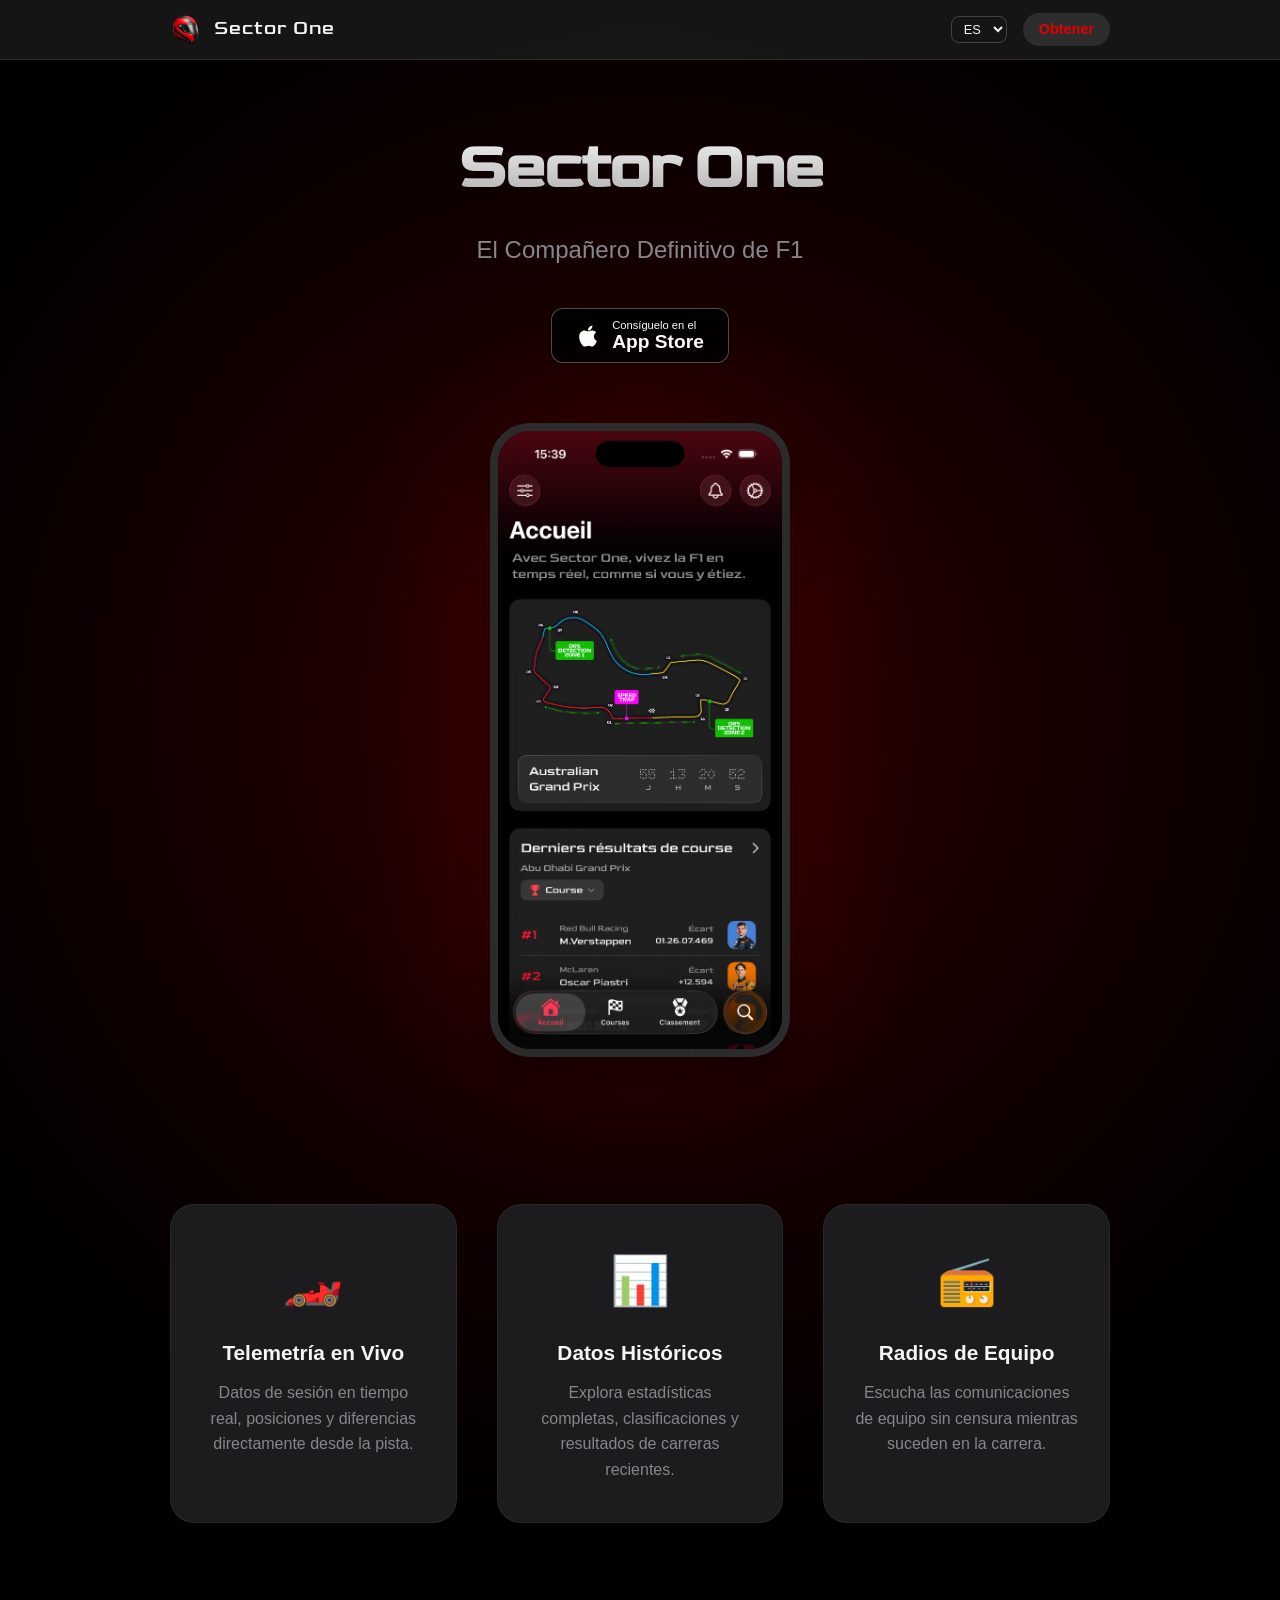
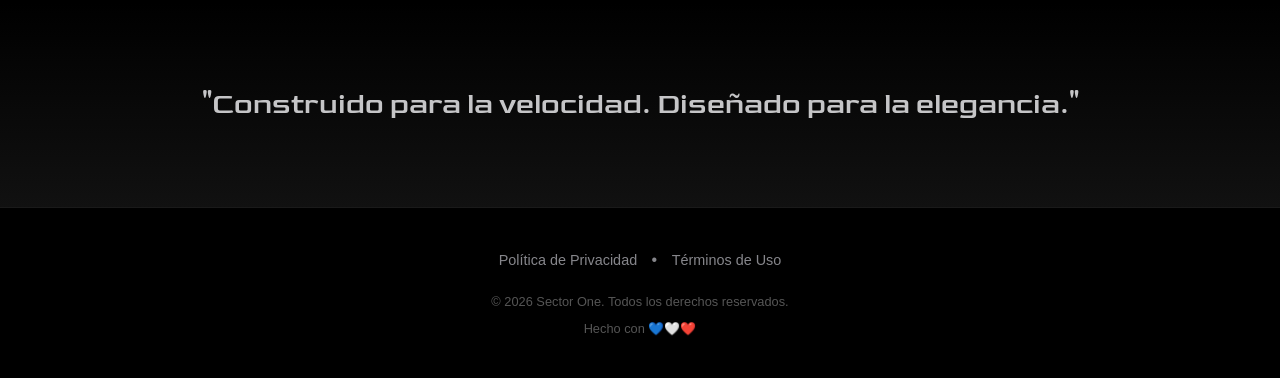
==== es/index.html @ 4aada098 "add analytics" ====
<!DOCTYPE html>
<html lang="es">
<head>
    <meta charset="UTF-8">
    <meta name="viewport" content="width=device-width, initial-scale=1.0">
    <title>Sector One - El Compañero Definitivo de Fórmula 1</title>
    <link rel="stylesheet" href="../style.css">
    <link rel="icon" type="image/png" href="../assets/images/app-icon.png">
    
    <meta property="og:type" content="website">
    <meta property="og:title" content="Sector One">
    <meta property="og:description" content="Telemetría en vivo, datos históricos y radios de equipo. La aplicación compañera de F1 definitiva para iOS.">
    <meta property="og:image" content="../assets/images/app-icon.png">
<!-- Google Tag Manager -->
    <script>(function (w, d, s, l, i) {
            w[l] = w[l] || []; w[l].push({
                'gtm.start':
                    new Date().getTime(), event: 'gtm.js'
            }); var f = d.getElementsByTagName(s)[0],
                j = d.createElement(s), dl = l != 'dataLayer' ? '&l=' + l : ''; j.async = true; j.src =
                    'https://www.googletagmanager.com/gtm.js?id=' + i + dl; f.parentNode.insertBefore(j, f);
        })(window, document, 'script', 'dataLayer', 'GTM-KXSH4BHP');</script>
    <!-- End Google Tag Manager -->

</head>
<body>
 <!-- Google Tag Manager (noscript) -->
    <noscript><iframe src="https://www.googletagmanager.com/ns.html?id=GTM-KXSH4BHP" height="0" width="0"
            style="display:none;visibility:hidden"></iframe></noscript>
    <!-- End Google Tag Manager (noscript) -->
    <div class="background-glow"></div>
    
    <nav class="glass-nav">
        <div class="nav-content">
            <div class="brand">
                <img src="../assets/images/app-icon.png" alt="Sector One Logo" class="nav-logo">
                <span class="nav-title">Sector One</span>
            </div>
            <div class="nav-right">
                <select class="lang-selector" onchange="location = this.value;">
                    <option value="../index.html">EN</option>
                    <option value="../fr/index.html">FR</option>
                    <option value="index.html" selected>ES</option>
                    <option value="../it/index.html">IT</option>
                    <option value="../nl/index.html">NL</option>
                </select>
                <a href="#" class="get-button">Obtener</a>
            </div>
        </div>
    </nav>

    <main>
        <section class="hero">
            <h1 class="hero-title">Sector One</h1>
            <p class="hero-subtitle">El Compañero Definitivo de F1</p>
            
            <a href="#" class="app-store-button">
                <svg class="apple-logo" xmlns="http://www.w3.org/2000/svg" viewBox="0 0 384 512"><path d="M318.7 268.7c-.2-36.7 16.4-64.4 50-84.8-18.8-26.9-47.2-41.7-84.7-44.6-35.5-2.8-74.3 20.7-88.5 20.7-15 0-49.4-19.7-76.4-19.7C63.3 141.2 4 184.8 4 273.5q0 39.3 14.4 81.2c12.8 36.7 59 126.7 107.2 125.2 25.2-.6 43-17.9 75.8-17.9 31.8 0 48.3 17.9 76.4 17.9 48.6-.7 90.4-82.5 102.6-119.3-65.2-30.7-61.7-90-61.7-91.9zm-56.6-164.2c27.3-32.4 24.8-61.9 24-72.5-24.1 1.4-52 16.4-67.9 34.9-17.5 19.8-27.8 44.3-25.6 71.9 26.1 2 49.9-11.4 69.5-34.3z"/></svg>
                <div class="btn-text">
                    <span class="small-text">Consíguelo en el</span>
                    <span class="big-text">App Store</span>
                </div>
            </a>

            <div class="hero-image-container">
                <img src="../assets/images/app-screenshot.png" alt="Sector One App Screenshot" class="hero-image">
                <div class="glow-behind"></div>
            </div>
        </section>

        <section class="features">
            <div class="feature-card">
                <div class="feature-icon">🏎️</div>
                <h3>Telemetría en Vivo</h3>
                <p>Datos de sesión en tiempo real, posiciones y diferencias directamente desde la pista.</p>
            </div>
            <div class="feature-card">
                <div class="feature-icon">📊</div>
                <h3>Datos Históricos</h3>
                <p>Explora estadísticas completas, clasificaciones y resultados de carreras recientes.</p>
            </div>
            <div class="feature-card">
                <div class="feature-icon">📻</div>
                <h3>Radios de Equipo</h3>
                <p>Escucha las comunicaciones de equipo sin censura mientras suceden en la carrera.</p>
            </div>
        </section>

        <section class="quote-section">
            <blockquote>"Construido para la velocidad. Diseñado para la elegancia."</blockquote>
        </section>
    </main>

    <footer>
        <div class="footer-links">
            <a href="privacy-policy.html">Política de Privacidad</a>
            <span class="separator">•</span>
            <a href="terms-of-use.html">Términos de Uso</a>
        </div>
        <p class="copyright">© 2026 Sector One. Todos los derechos reservados.</p>
        <p class="made-with">Hecho con 💙🤍❤️</p>
    </footer>
</body>
</html>
---- style.css ----
@font-face {
    font-family: 'Goldman';
    src: url('assets/fonts/Goldman-Regular.ttf') format('truetype');
    font-weight: normal;
    font-style: normal;
}

:root {
    --bg-color: #000000;
    --text-color: #f5f5f7;
    --text-secondary: #86868b;
    --accent-color: #E40000;
    --glass-bg: rgba(28, 28, 30, 0.75);
    --card-bg: #1c1c1e;
    --nav-height: 60px;
}

* {
    margin: 0;
    padding: 0;
    box-sizing: border-box;
}

body {
    font-family: -apple-system, BlinkMacSystemFont, "Segoe UI", Roboto, Helvetica, Arial, sans-serif;
    background-color: var(--bg-color);
    color: var(--text-color);
    overflow-x: hidden;
    line-height: 1.5;
    -webkit-font-smoothing: antialiased;
}

/* Background Glow Effect */
.background-glow {
    position: fixed;
    top: -20vh;
    left: 50%;
    transform: translateX(-50%);
    width: 140vw;
    height: 140vw;
    background: radial-gradient(circle, rgba(228, 0, 0, 0.2) 0%, rgba(0,0,0,0) 65%);
    z-index: -1;
    pointer-events: none;
}

@media (max-width: 768px) {
    .background-glow {
        width: 200vw;
        height: 200vw;
        top: -40vw;
        background: radial-gradient(circle, rgba(228, 0, 0, 0.3) 0%, rgba(0,0,0,0) 70%);
    }
}

/* Navigation */
.glass-nav {
    position: fixed;
    top: 0;
    left: 0;
    right: 0;
    height: var(--nav-height);
    background: var(--glass-bg);
    backdrop-filter: blur(20px);
    -webkit-backdrop-filter: blur(20px);
    border-bottom: 1px solid rgba(255, 255, 255, 0.1);
    z-index: 1000;
    display: flex;
    justify-content: center;
}

.nav-content {
    width: 100%;
    max-width: 980px;
    padding: 0 20px;
    display: flex;
    justify-content: space-between;
    align-items: center;
}

.brand {
    display: flex;
    align-items: center;
    gap: 12px;
}

.nav-right {
    display: flex;
    align-items: center;
    gap: 16px;
}

.lang-selector {
    background: transparent;
    border: 1px solid rgba(255, 255, 255, 0.2);
    color: var(--text-color);
    padding: 4px 8px;
    border-radius: 8px;
    font-size: 0.8rem;
    cursor: pointer;
    transition: all 0.2s;
}

.lang-selector:hover {
    background: rgba(255, 255, 255, 0.1);
}

.nav-logo {
    width: 32px;
    /* height: 32px; */
    border-radius: 8px;
}

.nav-title {
    font-family: 'Goldman', sans-serif;
    font-size: 1.2rem;
    letter-spacing: 1px;
    color: var(--text-color);
}

.get-button {
    background: rgba(255, 255, 255, 0.1);
    color: var(--accent-color);
    padding: 6px 16px;
    border-radius: 20px;
    text-decoration: none;
    font-weight: 600;
    font-size: 0.9rem;
    transition: all 0.2s ease;
}

.get-button:hover {
    background: var(--accent-color);
    color: white;
}

/* Hero Section */
.hero {
    padding-top: calc(var(--nav-height) + 60px);
    text-align: center;
    display: flex;
    flex-direction: column;
    align-items: center;
    padding-bottom: 60px;
}

.hero-title {
    font-family: 'Goldman', sans-serif;
    font-size: 4rem;
    margin-bottom: 16px;
    background: linear-gradient(180deg, #FFFFFF 0%, #A0A0A0 100%);
    -webkit-background-clip: text;
    -webkit-text-fill-color: transparent;
    letter-spacing: -1px;
}

.hero-subtitle {
    font-size: 1.5rem;
    color: var(--text-secondary);
    margin-bottom: 40px;
    font-weight: 400;
}

/* App Store Button */
.app-store-button {
    display: flex;
    align-items: center;
    background-color: #000;
    border: 1px solid rgba(255, 255, 255, 0.3);
    border-radius: 12px;
    padding: 10px 24px;
    text-decoration: none;
    color: white;
    transition: transform 0.2s ease, border-color 0.2s ease;
    margin-bottom: 60px;
}

.app-store-button:hover {
    transform: scale(1.02);
    border-color: rgba(255, 255, 255, 0.6);
}

.apple-logo {
    width: 24px;
    height: 24px;
    fill: white;
    margin-right: 12px;
}

.btn-text {
    display: flex;
    flex-direction: column;
    align-items: flex-start;
    line-height: 1.1;
}

.small-text {
    font-size: 0.7rem;
    font-weight: 400;
}

.big-text {
    font-size: 1.2rem;
    font-weight: 600;
}

/* Hero Image */
.hero-image-container {
    position: relative;
    width: 100%;
    max-width: 300px;
    perspective: 1000px;
}

.hero-image {
    width: 100%;
    border-radius: 40px; /* iPhone corner radius approximation */
    box-shadow: 0 20px 50px rgba(0, 0, 0, 0.5);
    border: 8px solid #2b2b2b;
    position: relative;
    z-index: 10;
    transition: transform 0.3s ease;
    animation: float 6s ease-in-out infinite;
}

.glow-behind {
    position: absolute;
    top: 50%;
    left: 50%;
    transform: translate(-50%, -50%);
    width: 90%;
    height: 90%;
    background: var(--accent-color);
    filter: blur(80px);
    opacity: 0.3;
    z-index: 1;
}

@keyframes float {
    0% { transform: translateY(0px); }
    50% { transform: translateY(-15px); }
    100% { transform: translateY(0px); }
}

/* Features Section */
.features {
    display: grid;
    grid-template-columns: repeat(auto-fit, minmax(280px, 1fr));
    gap: 40px;
    max-width: 980px;
    margin: 0 auto;
    padding: 80px 20px;
}

.feature-card {
    background: var(--card-bg);
    padding: 40px 30px;
    border-radius: 24px;
    text-align: center;
    border: 1px solid rgba(255, 255, 255, 0.05);
    transition: transform 0.3s ease;
}

.feature-card:hover {
    transform: translateY(-5px);
    background: rgba(255, 255, 255, 0.08);
}

.feature-icon {
    font-size: 3rem;
    margin-bottom: 20px;
}

.feature-card h3 {
    font-size: 1.3rem;
    margin-bottom: 12px;
    color: var(--text-color);
}

.feature-card p {
    color: var(--text-secondary);
    font-size: 1rem;
    line-height: 1.6;
}

/* Quote Section */
.quote-section {
    text-align: center;
    padding: 80px 20px;
    background: linear-gradient(180deg, var(--bg-color) 0%, #111 100%);
}

blockquote {
    font-family: 'Goldman', sans-serif;
    font-size: 1.8rem;
    color: var(--text-color);
    opacity: 0.8;
}

/* Footer */
footer {
    border-top: 1px solid rgba(255, 255, 255, 0.1);
    padding: 40px 20px;
    text-align: center;
    background: var(--bg-color);
}

.footer-links {
    margin-bottom: 20px;
}

.footer-links a {
    color: var(--text-secondary);
    text-decoration: none;
    font-size: 0.9rem;
    transition: color 0.2s;
}

.footer-links a:hover {
    color: var(--text-color);
}

.separator {
    color: var(--text-secondary);
    margin: 0 10px;
}

.copyright {
    color: #555;
    font-size: 0.8rem;
    margin-bottom: 8px;
}

.made-with {
    color: #555;
    font-size: 0.8rem;
    margin-top: 4px;
}

/* Legal Pages */
.legal-page {
    padding-top: calc(var(--nav-height) + 40px);
    padding-bottom: 60px;
    background-color: var(--bg-color);
    min-height: 100vh;
}

.legal-content {
    max-width: 800px;
    margin: 0 auto;
    padding: 0 20px;
}

.legal-content h1 {
    font-family: 'Goldman', sans-serif;
    font-size: 2.5rem;
    margin-bottom: 10px;
    color: var(--text-color);
}

.last-updated {
    color: var(--text-secondary);
    font-size: 0.9rem;
    margin-bottom: 40px;
    padding-bottom: 20px;
    border-bottom: 1px solid rgba(255, 255, 255, 0.1);
}

.legal-content section {
    margin-bottom: 40px;
}

.legal-content h2 {
    font-size: 1.5rem;
    margin-bottom: 16px;
    color: var(--text-color);
}

.legal-content h3 {
    font-size: 1.1rem;
    margin-top: 24px;
    margin-bottom: 12px;
    color: var(--text-color);
}

.legal-content p {
    color: #ccc;
    line-height: 1.7;
    margin-bottom: 16px;
}

.legal-content ul {
    list-style-type: disc;
    margin-left: 20px;
    margin-bottom: 16px;
    color: #ccc;
}

.legal-content li {
    margin-bottom: 8px;
    line-height: 1.6;
}

.legal-content strong {
    color: var(--text-color);
}

.footer-links a.active {
    color: var(--text-color);
    font-weight: 500;
}
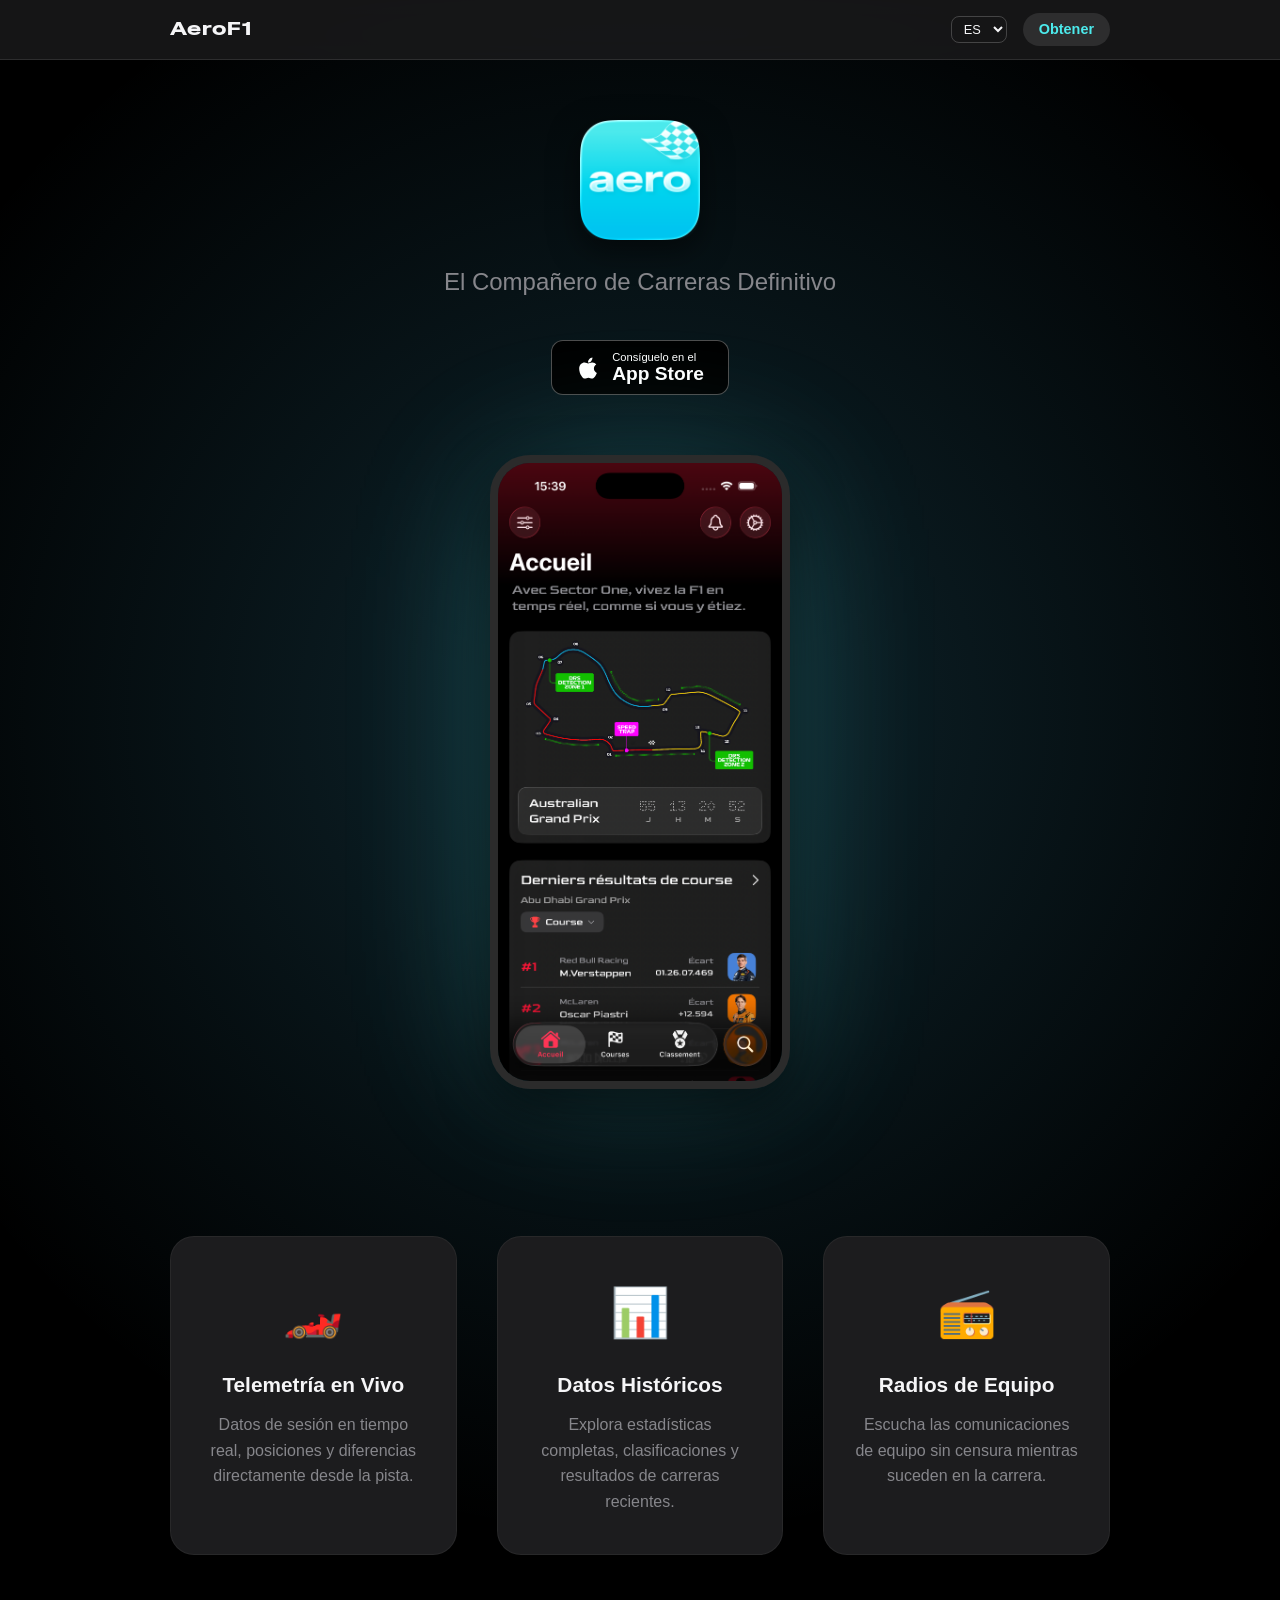
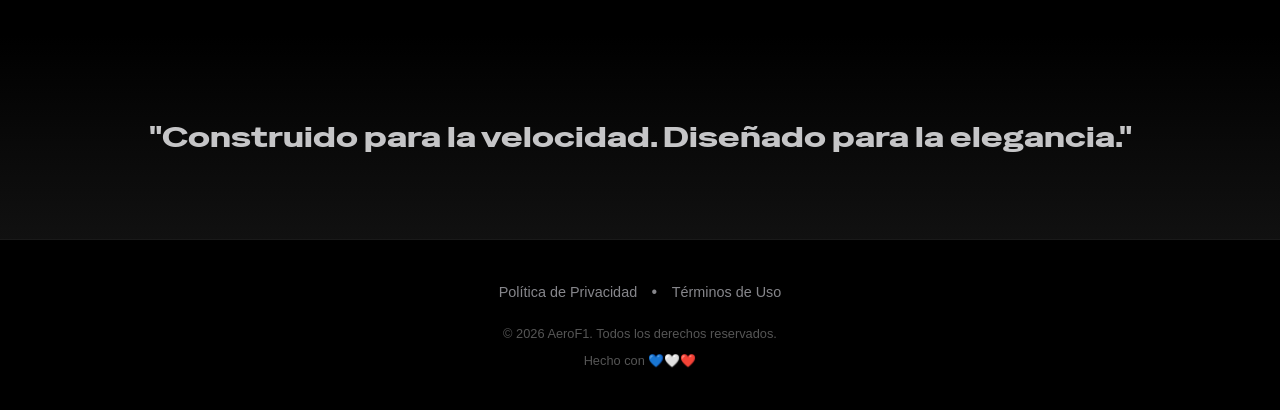
==== commit 558a10fb: "Rebrand website to AeroF1: update design, content, and assets" ====
--- a/es/index.html
+++ b/es/index.html
@@ -1,26 +1,26 @@
 <!DOCTYPE html>
 <html lang="es">
 <head>
+
+<!-- Google tag (gtag.js) -->
+<script async src="https://www.googletagmanager.com/gtag/js?id=G-MBKY1VMHMM"></script>
+<script>
+  window.dataLayer = window.dataLayer || [];
+  function gtag(){dataLayer.push(arguments);}
+  gtag('js', new Date());
+
+  gtag('config', 'G-MBKY1VMHMM');
+</script>
     <meta charset="UTF-8">
     <meta name="viewport" content="width=device-width, initial-scale=1.0">
-    <title>Sector One - El Compañero Definitivo de Fórmula 1</title>
+    <title>AeroF1 - El Compañero de Carreras Definitivo</title>
     <link rel="stylesheet" href="../style.css">
     <link rel="icon" type="image/png" href="../assets/images/app-icon.png">
     
     <meta property="og:type" content="website">
-    <meta property="og:title" content="Sector One">
-    <meta property="og:description" content="Telemetría en vivo, datos históricos y radios de equipo. La aplicación compañera de F1 definitiva para iOS.">
+    <meta property="og:title" content="AeroF1">
+    <meta property="og:description" content="El Compañero de Carreras Definitivo. Telemetría en vivo, datos históricos y radios de equipo.">
     <meta property="og:image" content="../assets/images/app-icon.png">
-<!-- Google Tag Manager -->
-    <script>(function (w, d, s, l, i) {
-            w[l] = w[l] || []; w[l].push({
-                'gtm.start':
-                    new Date().getTime(), event: 'gtm.js'
-            }); var f = d.getElementsByTagName(s)[0],
-                j = d.createElement(s), dl = l != 'dataLayer' ? '&l=' + l : ''; j.async = true; j.src =
-                    'https://www.googletagmanager.com/gtm.js?id=' + i + dl; f.parentNode.insertBefore(j, f);
-        })(window, document, 'script', 'dataLayer', 'GTM-KXSH4BHP');</script>
-    <!-- End Google Tag Manager -->
 
 </head>
 <body>
@@ -33,8 +33,7 @@
     <nav class="glass-nav">
         <div class="nav-content">
             <div class="brand">
-                <img src="../assets/images/app-icon.png" alt="Sector One Logo" class="nav-logo">
-                <span class="nav-title">Sector One</span>
+                <span class="nav-title">AeroF1</span>
             </div>
             <div class="nav-right">
                 <select class="lang-selector" onchange="location = this.value;">
@@ -51,8 +50,8 @@
 
     <main>
         <section class="hero">
-            <h1 class="hero-title">Sector One</h1>
-            <p class="hero-subtitle">El Compañero Definitivo de F1</p>
+            <img src="../assets/images/app-icon.png" alt="AeroF1 Icon" class="hero-icon">
+            <p class="hero-subtitle">El Compañero de Carreras Definitivo</p>
             
             <a href="#" class="app-store-button">
                 <svg class="apple-logo" xmlns="http://www.w3.org/2000/svg" viewBox="0 0 384 512"><path d="M318.7 268.7c-.2-36.7 16.4-64.4 50-84.8-18.8-26.9-47.2-41.7-84.7-44.6-35.5-2.8-74.3 20.7-88.5 20.7-15 0-49.4-19.7-76.4-19.7C63.3 141.2 4 184.8 4 273.5q0 39.3 14.4 81.2c12.8 36.7 59 126.7 107.2 125.2 25.2-.6 43-17.9 75.8-17.9 31.8 0 48.3 17.9 76.4 17.9 48.6-.7 90.4-82.5 102.6-119.3-65.2-30.7-61.7-90-61.7-91.9zm-56.6-164.2c27.3-32.4 24.8-61.9 24-72.5-24.1 1.4-52 16.4-67.9 34.9-17.5 19.8-27.8 44.3-25.6 71.9 26.1 2 49.9-11.4 69.5-34.3z"/></svg>
@@ -63,7 +62,7 @@
             </a>
 
             <div class="hero-image-container">
-                <img src="../assets/images/app-screenshot.png" alt="Sector One App Screenshot" class="hero-image">
+                <img src="../assets/images/app-screenshot.png" alt="AeroF1 App Screenshot" class="hero-image">
                 <div class="glow-behind"></div>
             </div>
         </section>
@@ -97,7 +96,7 @@
             <span class="separator">•</span>
             <a href="terms-of-use.html">Términos de Uso</a>
         </div>
-        <p class="copyright">© 2026 Sector One. Todos los derechos reservados.</p>
+        <p class="copyright">© 2026 AeroF1. Todos los derechos reservados.</p>
         <p class="made-with">Hecho con 💙🤍❤️</p>
     </footer>
 </body>
--- a/style.css
+++ b/style.css
@@ -1,6 +1,6 @@
 @font-face {
-    font-family: 'Goldman';
-    src: url('assets/fonts/Goldman-Regular.ttf') format('truetype');
+    font-family: 'SpecialGothicExpandedOne';
+    src: url('assets/fonts/SpecialGothicExpandedOne-Regular.ttf') format('truetype');
     font-weight: normal;
     font-style: normal;
 }
@@ -9,7 +9,7 @@
     --bg-color: #000000;
     --text-color: #f5f5f7;
     --text-secondary: #86868b;
-    --accent-color: #E40000;
+    --accent-color: #4CEAEC;
     --glass-bg: rgba(28, 28, 30, 0.75);
     --card-bg: #1c1c1e;
     --nav-height: 60px;
@@ -38,7 +38,7 @@
     transform: translateX(-50%);
     width: 140vw;
     height: 140vw;
-    background: radial-gradient(circle, rgba(228, 0, 0, 0.2) 0%, rgba(0,0,0,0) 65%);
+    background: radial-gradient(circle, rgba(76, 195, 236, 0.2) 0%, rgba(0,0,0,0) 65%);
     z-index: -1;
     pointer-events: none;
 }
@@ -48,7 +48,7 @@
         width: 200vw;
         height: 200vw;
         top: -40vw;
-        background: radial-gradient(circle, rgba(228, 0, 0, 0.3) 0%, rgba(0,0,0,0) 70%);
+        background: radial-gradient(circle, rgba(76, 195, 236, 0.3) 0%, rgba(0,0,0,0) 70%);
     }
 }
 
@@ -111,7 +111,7 @@
 }
 
 .nav-title {
-    font-family: 'Goldman', sans-serif;
+    font-family: 'SpecialGothicExpandedOne', sans-serif;
     font-size: 1.2rem;
     letter-spacing: 1px;
     color: var(--text-color);
@@ -144,7 +144,7 @@
 }
 
 .hero-title {
-    font-family: 'Goldman', sans-serif;
+    font-family: 'SpecialGothicExpandedOne', sans-serif;
     font-size: 4rem;
     margin-bottom: 16px;
     background: linear-gradient(180deg, #FFFFFF 0%, #A0A0A0 100%);
@@ -158,6 +158,14 @@
     color: var(--text-secondary);
     margin-bottom: 40px;
     font-weight: 400;
+}
+
+.hero-icon {
+    width: 120px;
+    height: 120px;
+    border-radius: 24px;
+    box-shadow: 0 10px 30px rgba(0,0,0,0.5);
+    margin-bottom: 24px;
 }
 
 /* App Store Button */
@@ -290,7 +298,7 @@
 }
 
 blockquote {
-    font-family: 'Goldman', sans-serif;
+    font-family: 'SpecialGothicExpandedOne', sans-serif;
     font-size: 1.8rem;
     color: var(--text-color);
     opacity: 0.8;
@@ -351,7 +359,7 @@
 }
 
 .legal-content h1 {
-    font-family: 'Goldman', sans-serif;
+    font-family: 'SpecialGothicExpandedOne', sans-serif;
     font-size: 2.5rem;
     margin-bottom: 10px;
     color: var(--text-color);
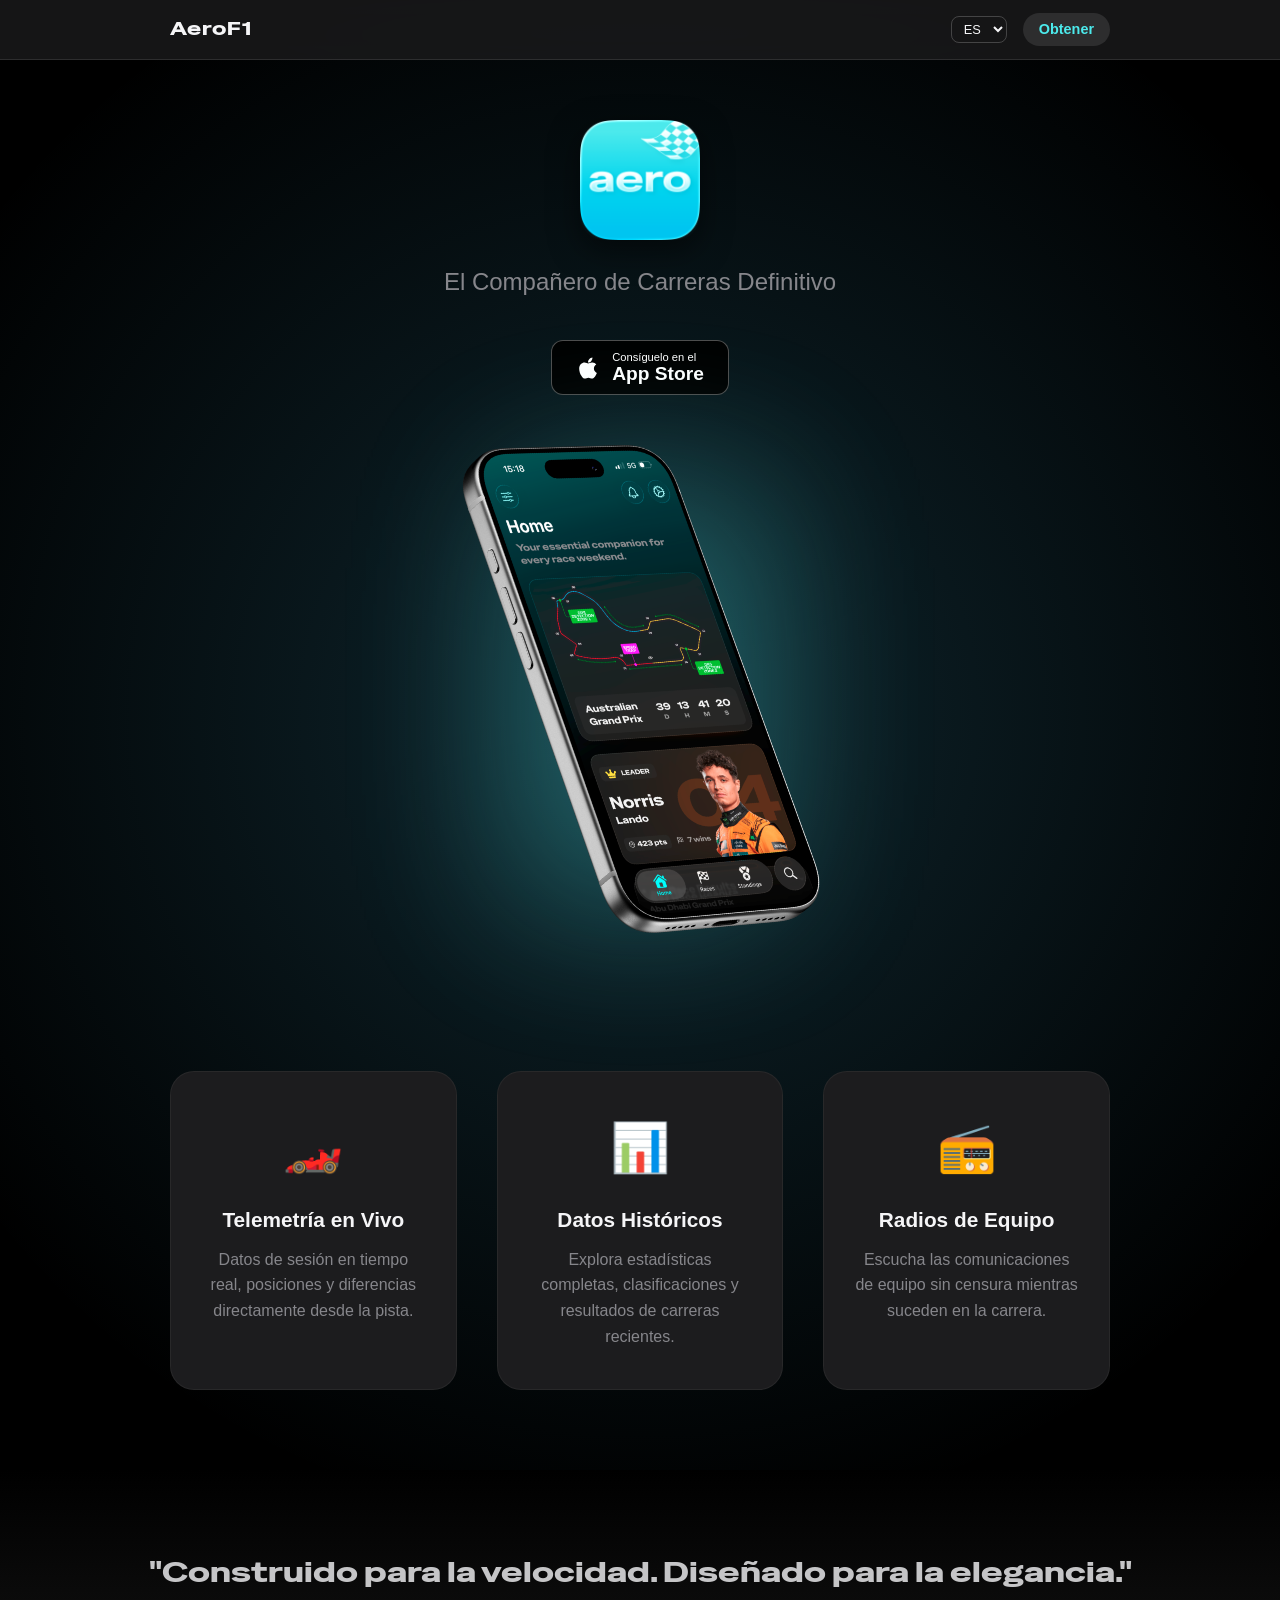
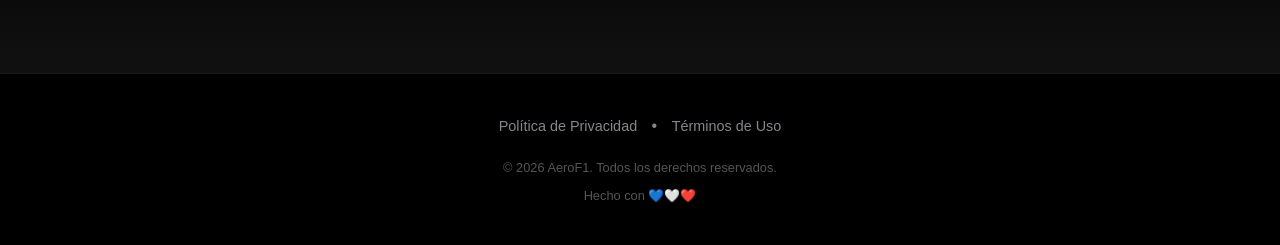
==== commit 6051af4f: "Improve : replace screenshot by mockup + resize and transform image" ====
--- a/es/index.html
+++ b/es/index.html
@@ -62,7 +62,7 @@
             </a>
 
             <div class="hero-image-container">
-                <img src="../assets/images/app-screenshot.png" alt="AeroF1 App Screenshot" class="hero-image">
+                <img src="../assets/images/app-mockup.png" alt="AeroF1 App Screenshot" class="hero-image">
                 <div class="glow-behind"></div>
             </div>
         </section>
--- a/style.css
+++ b/style.css
@@ -220,12 +220,11 @@
 }
 
 .hero-image {
-    width: 100%;
-    border-radius: 40px; /* iPhone corner radius approximation */
-    box-shadow: 0 20px 50px rgba(0, 0, 0, 0.5);
-    border: 8px solid #2b2b2b;
+    width: 150%;
     position: relative;
+    rotate: 15deg;
     z-index: 10;
+    margin-left: -75px;
     transition: transform 0.3s ease;
     animation: float 6s ease-in-out infinite;
 }
